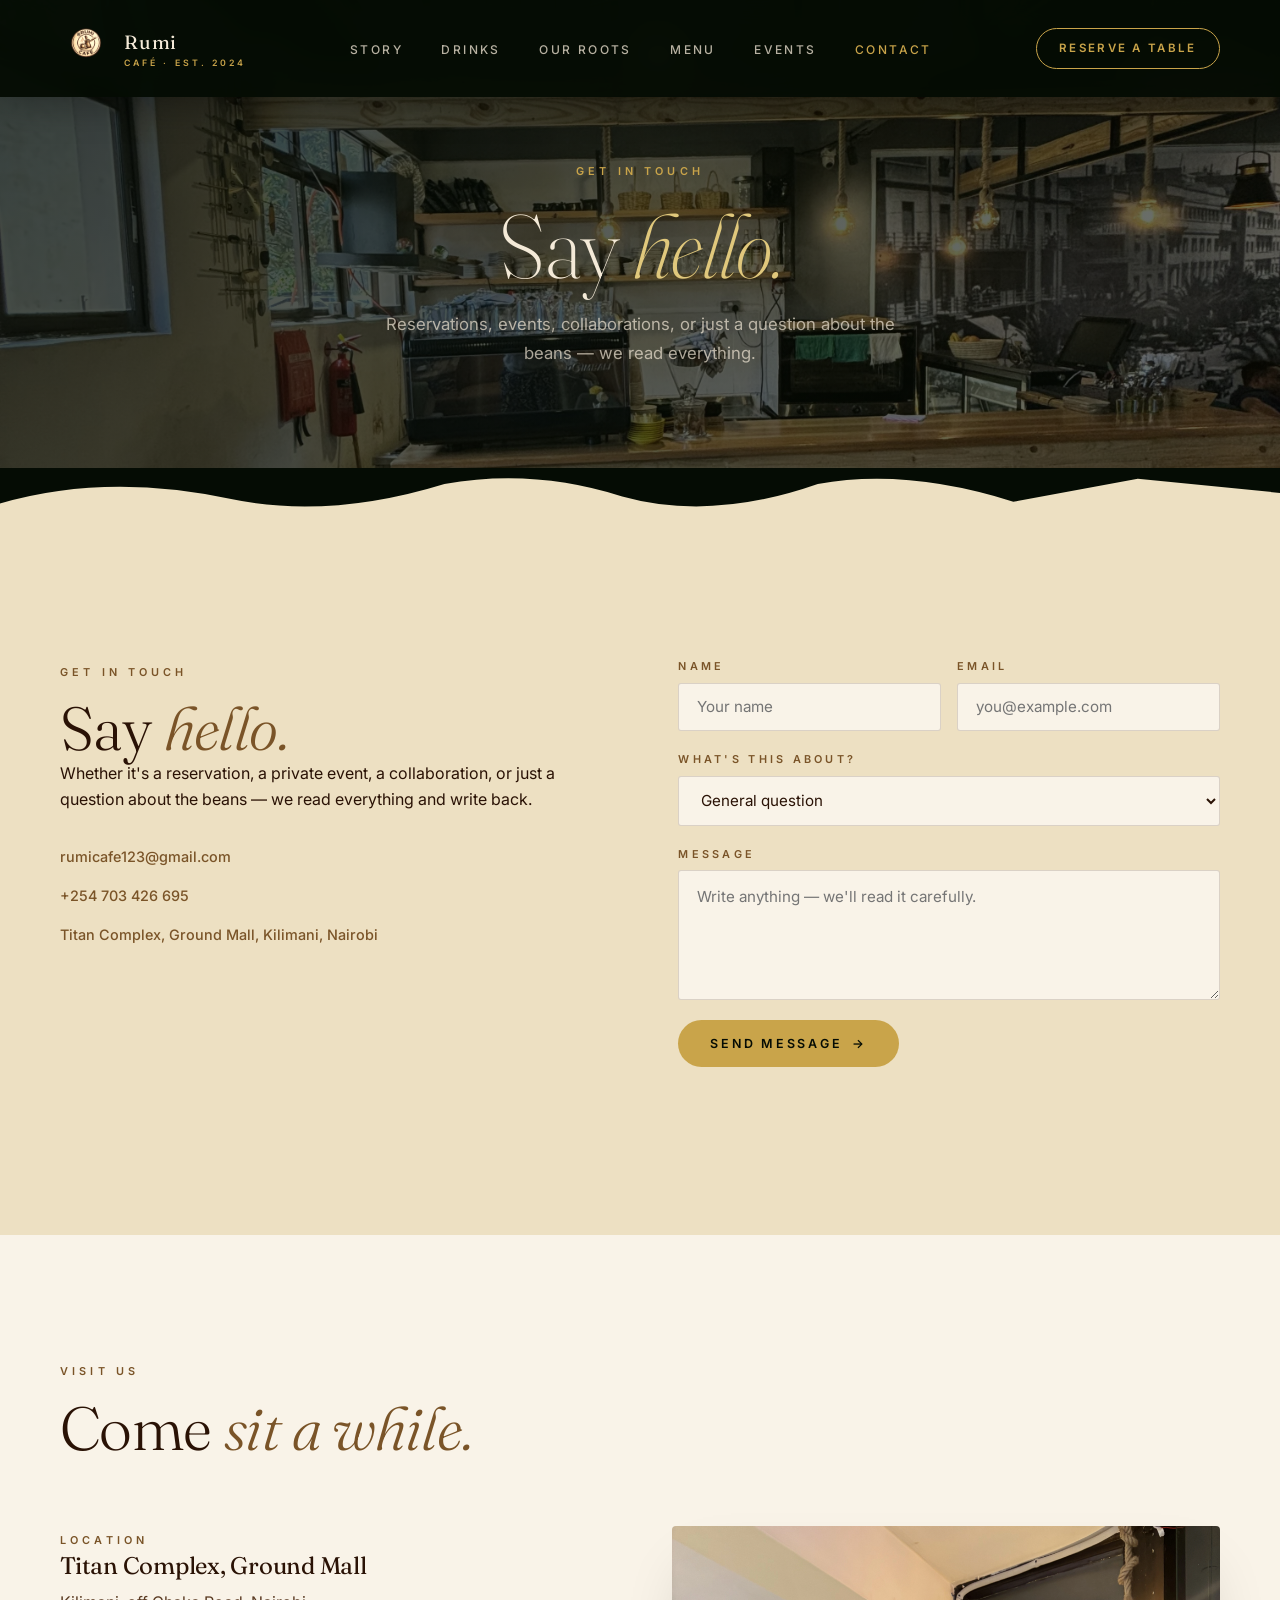
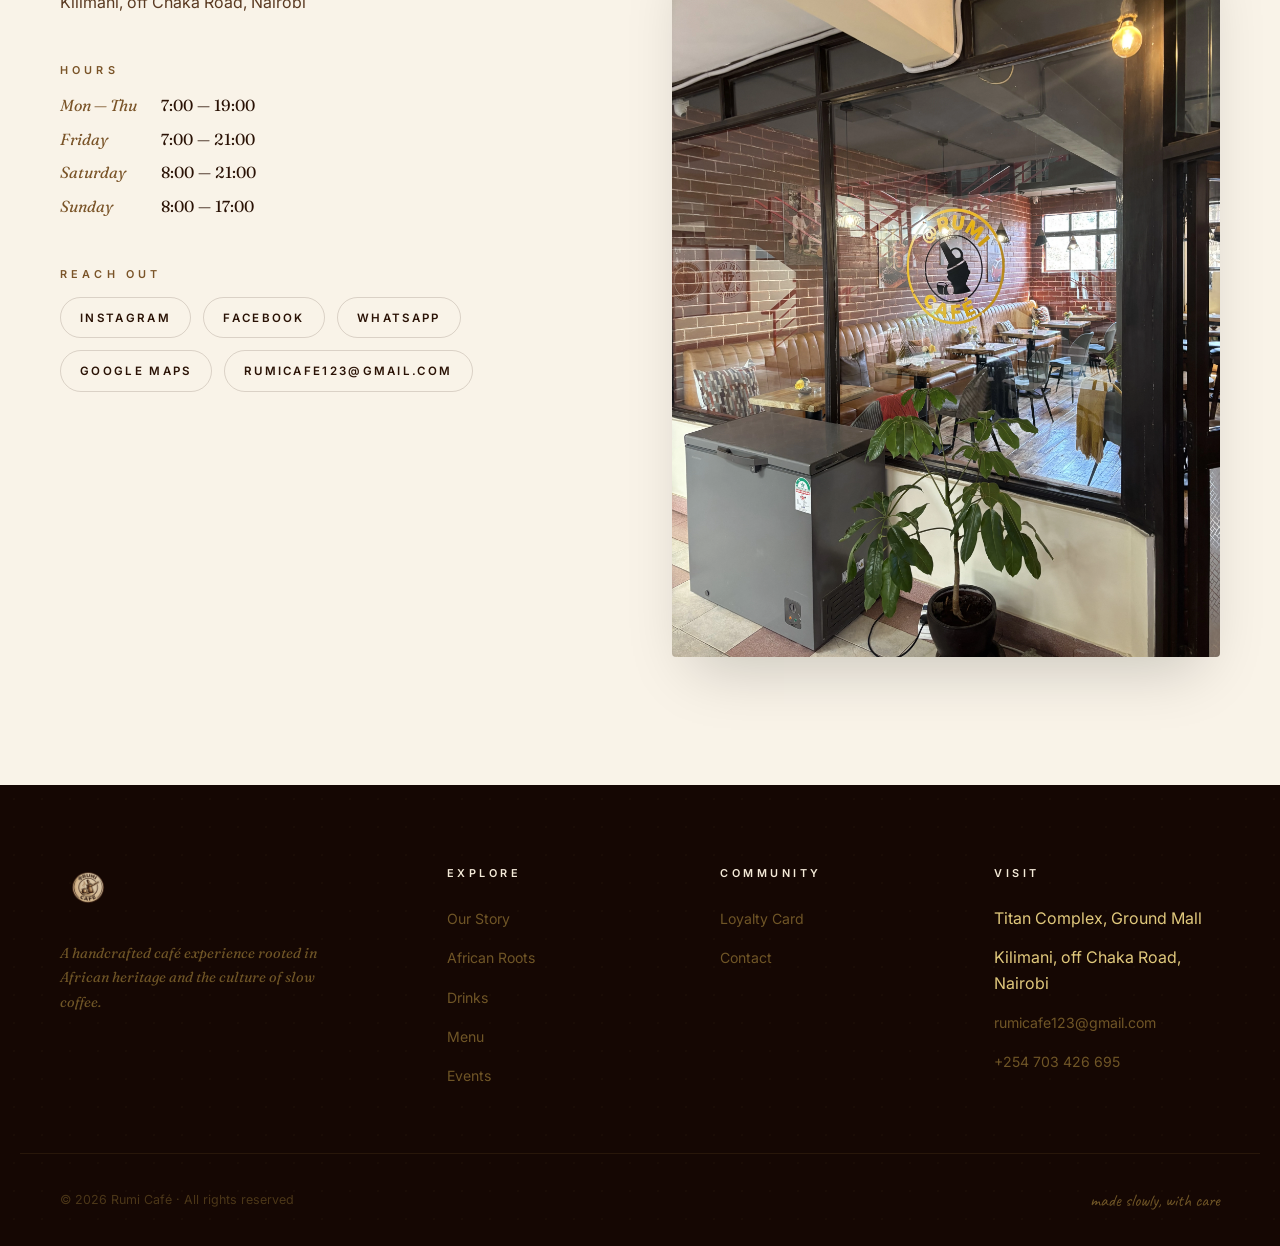
==== pages/contact.html @ 615776e6 "Add files via upload" ====
<!DOCTYPE html>
<html lang="en">
<head>
<meta charset="UTF-8" />
<meta name="viewport" content="width=device-width, initial-scale=1.0" />
<title>Contact & Visit — Rumi Café</title>
<meta name="description" content="Visit Rumi Café at Titan Complex, Ground Mall, Kilimani, Nairobi. Get in touch for reservations, events, and collaborations." />
<link rel="preconnect" href="https://fonts.googleapis.com">
<link rel="preconnect" href="https://fonts.gstatic.com" crossorigin>
<link href="https://fonts.googleapis.com/css2?family=Fraunces:ital,opsz,wght@0,9..144,200;0,9..144,300;0,9..144,400;1,9..144,200;1,9..144,300;1,9..144,400&family=Inter:wght@300;400;500;600&family=Caveat:wght@400;500;600&display=swap" rel="stylesheet">
<link rel="stylesheet" href="../assets/css/rumi.css">
</head>
<body>

<nav class="nav nav-inner-page" id="nav">
  <div class="wrap nav-inner">
    <a href="../index.html" class="nav-logo">
      <img src="../assets/logo/rumi_logo.png" alt="Rumi Café logo" style="height:52px;width:52px" />
      <span>Rumi<small>Café · Est. 2024</small></span>
    </a>
    <ul class="nav-links" id="navLinks">
      <li><a href="story.html">Story</a></li>
      <li><a href="drinks.html">Drinks</a></li>
      <li><a href="roots.html">Our Roots</a></li>
      <li><a href="menu.html">Menu</a></li>
      <li><a href="events.html">Events</a></li>
      <li><a href="contact.html" style="color:var(--gold)">Contact</a></li>
    </ul>
    <a href="contact.html#visit" class="nav-cta">Reserve a Table</a>
    <button class="nav-toggle" id="navToggle" aria-label="Toggle menu"><span></span><span></span><span></span></button>
  </div>
</nav>

<!-- PAGE HERO -->
<div class="page-hero" style="background-image:url('../assets/images/rumi_cafe_12.webp');background-position:center 40%">
  <div class="page-hero-inner">
    <span class="eyebrow">Get in Touch</span>
    <h1>Say <em>hello.</em></h1>
    <p>Reservations, events, collaborations, or just a question about the beans — we read everything.</p>
  </div>
</div>
<div class="page-hero-divider" style="background:var(--ink)">
  <svg viewBox="0 0 1440 70" preserveAspectRatio="none" xmlns="http://www.w3.org/2000/svg" style="display:block;width:100%">
    <path d="M0,70 L0,40 Q120,5 260,35 Q370,58 500,18 Q600,0 700,32 Q800,60 920,18 Q1020,0 1140,38 L1280,12 L1440,28 L1440,70 Z" fill="#ede0c2"/>
  </svg>
</div>

<!-- CONTACT SECTION -->
<section class="contact section-pad" id="contact">
  <div class="wrap contact-inner">
    <div class="reveal">
      <span class="eyebrow">Get in Touch</span>
      <h2 style="color:var(--espresso);margin-top:0.75rem">Say <em style="font-style:italic;color:var(--mocha)">hello.</em></h2>
      <p>Whether it's a reservation, a private event, a collaboration, or just a question about the beans — we read everything and write back.</p>
      <div class="contact-detail">
        <a href="mailto:rumicafe123@gmail.com">rumicafe123@gmail.com</a>
        <a href="tel:+254703426695">+254 703 426 695</a>
        <a href="#visit">Titan Complex, Ground Mall, Kilimani, Nairobi</a>
      </div>
    </div>
    <form class="contact-form reveal d2" id="contactForm" novalidate>
      <div class="cf-row">
        <div class="cf-field"><label for="cf-name">Name</label><input type="text" id="cf-name" name="name" placeholder="Your name" required /></div>
        <div class="cf-field"><label for="cf-email">Email</label><input type="email" id="cf-email" name="email" placeholder="you@example.com" required /></div>
      </div>
      <div class="cf-field">
        <label for="cf-type">What's this about?</label>
        <select id="cf-type" name="type">
          <option value="General">General question</option>
          <option value="Reservation">Reservation</option>
          <option value="Private Event">Private event</option>
          <option value="Wholesale">Wholesale / beans</option>
          <option value="Press">Press / collaboration</option>
          <option value="Other">Something else</option>
        </select>
      </div>
      <div class="cf-field">
        <label for="cf-message">Message</label>
        <textarea id="cf-message" name="message" placeholder="Write anything — we'll read it carefully." required></textarea>
      </div>
      <button type="submit" class="btn btn-gold" style="align-self:flex-start">Send message <span class="arrow">→</span></button>
      <p id="contactMsg"></p>
    </form>
  </div>
</section>

<!-- VISIT SECTION -->
<section class="visit section-pad" id="visit" style="background:var(--paper)">
  <div class="wrap">
    <div class="section-head reveal">
      <span class="eyebrow" style="color:var(--mocha)">Visit Us</span>
      <h2 style="color:var(--espresso)">Come <em style="font-style:italic;color:var(--mocha)">sit a while.</em></h2>
    </div>
    <div class="visit-grid">
      <div class="visit-info reveal">
        <div class="visit-block">
          <span class="eyebrow" style="color:var(--mocha)">Location</span>
          <h3>Titan Complex, Ground Mall</h3>
          <p>Kilimani, off Chaka Road, Nairobi</p>
        </div>
        <div class="visit-block">
          <span class="eyebrow" style="color:var(--mocha)">Hours</span>
          <dl class="visit-hours" style="margin-top:0.75rem">
            <dt>Mon — Thu</dt><dd>7:00 — 19:00</dd>
            <dt>Friday</dt><dd>7:00 — 21:00</dd>
            <dt>Saturday</dt><dd>8:00 — 21:00</dd>
            <dt>Sunday</dt><dd>8:00 — 17:00</dd>
          </dl>
        </div>
        <div class="visit-block">
          <span class="eyebrow" style="color:var(--mocha)">Reach Out</span>
          <div class="visit-socials" style="margin-top:0.75rem">
            <a href="https://instagram.com/rumicafe123" target="_blank" rel="noopener">Instagram</a>
            <a href="https://facebook.com/rumicafe" target="_blank" rel="noopener">Facebook</a>
            <a href="https://wa.me/254703426695" target="_blank" rel="noopener">WhatsApp</a>
            <a href="https://maps.google.com/?q=Titan+Complex+Kilimani+Nairobi" target="_blank" rel="noopener">Google Maps</a>
            <a href="mailto:rumicafe123@gmail.com">rumicafe123@gmail.com</a>
          </div>
        </div>
      </div>
      <div class="reveal d2" style="border-radius:4px;overflow:hidden;box-shadow:0 30px 60px -20px rgba(5,12,4,0.2)">
        <img src="../assets/images/rumi_cafe_02.webp" alt="Rumi Café exterior" style="width:100%;height:100%;min-height:400px;object-fit:cover;object-position:center" />
      </div>
    </div>
  </div>
</section>

<!-- FOOTER -->
<footer class="footer">
  <div class="wrap footer-grid">
    <div class="footer-brand">
      <img src="../assets/logo/rumi_logo.png" alt="Rumi Café" style="filter:none;opacity:0.85" />
      <p>A handcrafted café experience rooted in African heritage and the culture of slow coffee.</p>
    </div>
    <div><h4>Explore</h4><ul>
      <li><a href="story.html">Our Story</a></li>
      <li><a href="roots.html">African Roots</a></li>
      <li><a href="drinks.html">Drinks</a></li>
      <li><a href="menu.html">Menu</a></li>
      <li><a href="events.html">Events</a></li>
    </ul></div>
    <div><h4>Community</h4><ul>
      <li><a href="story.html#loyalty">Loyalty Card</a></li>
      <li><a href="contact.html">Contact</a></li>
    </ul></div>
    <div><h4>Visit</h4><ul>
      <li>Titan Complex, Ground Mall</li><li>Kilimani, off Chaka Road, Nairobi</li>
      <li><a href="mailto:rumicafe123@gmail.com">rumicafe123@gmail.com</a></li>
      <li><a href="tel:+254703426695">+254 703 426 695</a></li>
    </ul></div>
  </div>
  <div class="wrap footer-bottom"><span>© 2026 Rumi Café · All rights reserved</span><em>made slowly, with care</em></div>
</footer>

<script>
(function(){
  const toggle=document.getElementById('navToggle'),links=document.getElementById('navLinks');
  toggle.addEventListener('click',()=>{toggle.classList.toggle('open');links.classList.toggle('open')});
  links.querySelectorAll('a').forEach(a=>a.addEventListener('click',()=>{toggle.classList.remove('open');links.classList.remove('open')}));
})();
(function(){
  const els=document.querySelectorAll('.reveal');
  if(!('IntersectionObserver' in window)){els.forEach(el=>el.classList.add('in'));return}
  const io=new IntersectionObserver(entries=>{entries.forEach(e=>{if(e.isIntersecting){e.target.classList.add('in');io.unobserve(e.target)}})},{threshold:0.1});
  els.forEach(el=>io.observe(el));
})();
(function(){
  document.getElementById('contactForm').addEventListener('submit',function(e){
    e.preventDefault();
    const msg=document.getElementById('contactMsg'),btn=this.querySelector('button[type=submit]');
    const name=document.getElementById('cf-name').value.trim(),email=document.getElementById('cf-email').value.trim(),message=document.getElementById('cf-message').value.trim();
    if(!name||!email||!message){msg.textContent='Please fill in all required fields.';return}
    btn.disabled=true;btn.textContent='Sending…';
    msg.textContent='Message noted. We\'ll be in touch soon, '+name.split(' ')[0]+'.';
    this.reset();btn.disabled=false;btn.innerHTML='Send message <span class="arrow">→</span>';
  });
})();
</script>
</body>
</html>
---- assets/css/rumi.css ----
/* ============================================================
   DESIGN SYSTEM
   ============================================================ */
:root {
  /* Dark tones */
  --ink:        #050c04;
  --forest:     #0b1809;
  --forest-2:   #112010;
  --roast:      #150703;
  --espresso:   #2a1205;

  /* Gold + cream */
  --gold:       #c9a44a;
  --gold-lt:    #e0c87c;
  --gold-dk:    #8a6820;
  --olive:      #5a5220;
  --cream:      #f4ead8;
  --paper:      #f9f3e8;
  --sand:       #ede0c2;

  /* Neutral mid */
  --mocha:      #7a5428;
  --line:       rgba(201,164,74,0.22);
  --line-lt:    rgba(244,234,216,0.14);
  --line-dark:  rgba(5,12,4,0.12);

  --serif: 'Fraunces', Georgia, serif;
  --sans:  'Inter', system-ui, sans-serif;
  --hand:  'Caveat', cursive;

  --max: 1240px;
  --gutter: clamp(1.25rem, 4vw, 2.5rem);
}

*{box-sizing:border-box;margin:0;padding:0}
html{scroll-behavior:smooth;-webkit-font-smoothing:antialiased}
body{
  font-family: var(--sans);
  background: var(--paper);
  color: var(--espresso);
  line-height: 1.6;
  overflow-x: hidden;
}
img{max-width:100%;display:block}
a{color:inherit;text-decoration:none}
button{font-family:inherit;cursor:pointer;border:none;background:none}

/* ---- Typography ---- */
.eyebrow{
  font-family: var(--sans);
  font-size: 0.68rem;
  letter-spacing: 0.38em;
  text-transform: uppercase;
  font-weight: 600;
  color: var(--gold);
}
h1,h2,h3,h4{font-family:var(--serif);font-weight:300;letter-spacing:-0.01em}
h1{font-size:clamp(2.8rem, 7vw, 5.8rem);line-height:1.0}
h2{font-size:clamp(2.2rem, 5vw, 3.8rem);line-height:1.08}
h3{font-size:clamp(1.2rem, 2vw, 1.5rem);line-height:1.2;font-weight:400}
.hand{font-family:var(--hand);font-weight:500}

/* ---- Layout ---- */
.wrap{max-width:var(--max);margin:0 auto;padding:0 var(--gutter)}
section{position:relative}
.section-pad{padding:clamp(5rem, 10vw, 9rem) 0}
.section-head{margin-bottom:clamp(2.5rem, 5vw, 4.5rem)}
.section-head .eyebrow{margin-bottom:1rem;display:block}
.section-head h2{margin-bottom:1.25rem}
.section-head p{font-size:1.05rem;max-width:560px;line-height:1.75}

/* ---- Buttons ---- */
.btn{
  display:inline-flex;align-items:center;gap:0.6rem;
  padding:1rem 2rem;border-radius:999px;
  font-size:0.78rem;letter-spacing:0.22em;text-transform:uppercase;font-weight:600;
  transition:all 0.35s cubic-bezier(.2,.7,.2,1);
  font-family:var(--sans);
}
.btn-gold{background:var(--gold);color:var(--ink)}
.btn-gold:hover{background:var(--gold-lt);transform:translateY(-2px);box-shadow:0 12px 32px -10px rgba(201,164,74,0.45)}
.btn-outline-cream{border:1.5px solid rgba(244,234,216,0.5);color:var(--cream)}
.btn-outline-cream:hover{background:rgba(244,234,216,0.12);border-color:var(--cream)}
.btn-outline-dark{border:1.5px solid var(--espresso);color:var(--espresso)}
.btn-outline-dark:hover{background:var(--espresso);color:var(--cream)}
.btn .arrow{transition:transform 0.3s ease}
.btn:hover .arrow{transform:translateX(4px)}

/* ---- Scroll reveal ---- */
.reveal{opacity:0;transform:translateY(28px);transition:opacity 0.9s ease,transform 0.9s ease}
.reveal.in{opacity:1;transform:translateY(0)}
.reveal.d2{transition-delay:0.12s}
.reveal.d3{transition-delay:0.24s}
.reveal.d4{transition-delay:0.36s}

/* ============================================================
   THE SPACE — interior photo mosaic
   ============================================================ */
.space-section{background:var(--forest);padding:clamp(5rem,10vw,9rem) 0}
.space-section .section-head{text-align:center;margin:0 auto clamp(3rem,5vw,4rem);max-width:600px}
.space-section .section-head .eyebrow{color:var(--gold)}
.space-section .section-head h2{color:var(--cream);font-weight:200}
.space-section .section-head h2 em{font-style:italic;color:var(--gold-lt)}
.space-section .section-head p{color:rgba(244,234,216,0.65);margin:1rem auto 0}
.space-mosaic{
  display:grid;
  grid-template-columns:1.6fr 1fr 1fr;
  grid-template-rows:280px 280px;
  gap:0.75rem;
  border-radius:4px;
  overflow:hidden;
}
.space-tile{overflow:hidden;position:relative;background:var(--forest-2)}
.space-tile img{width:100%;height:100%;object-fit:cover;transition:transform 1.2s ease;filter:brightness(0.88) saturate(1.05)}
.space-tile:hover img{transform:scale(1.06);filter:brightness(0.95) saturate(1.1)}
.space-tile--tall{grid-row:span 2}
.space-tile--wide{grid-column:span 2}
.space-quote-tile{
  background:rgba(201,164,74,0.08);border:1px solid rgba(201,164,74,0.2);
  display:flex;flex-direction:column;align-items:center;justify-content:center;
  padding:2rem;text-align:center;
}
.space-quote-tile blockquote{
  font-family:var(--serif);font-style:italic;font-size:1.2rem;
  color:var(--cream);line-height:1.5;
}
.space-quote-tile cite{
  display:block;font-family:var(--sans);font-style:normal;
  font-size:0.65rem;letter-spacing:0.28em;text-transform:uppercase;
  color:var(--gold);margin-top:1.25rem;font-weight:600;
}
@media(max-width:1024px){
  .space-mosaic{grid-template-columns:1fr 1fr;grid-template-rows:240px 240px 240px}
  .space-tile--tall{grid-row:span 1}
}
@media(max-width:720px){
  .space-mosaic{grid-template-columns:1fr;grid-template-rows:repeat(4,220px)}
  .space-tile--wide{grid-column:span 1}
}

/* ============================================================
   MOUNTAIN WAVE DIVIDERS
   ============================================================ */
.wave{display:block;width:100%;line-height:0;pointer-events:none}
.wave svg{display:block;width:100%}

/* ============================================================
   NAV
   ============================================================ */
.nav{
  position:fixed;top:0;left:0;right:0;z-index:100;
  padding:1.4rem 0;
  transition:background 0.5s ease,padding 0.5s ease,box-shadow 0.5s ease;
}
.nav.scrolled{
  background:rgba(5,12,4,0.94);
  backdrop-filter:blur(14px);
  -webkit-backdrop-filter:blur(14px);
  padding:0.9rem 0;
  box-shadow:0 2px 40px rgba(0,0,0,0.4);
}
.nav-inner{display:flex;align-items:center;justify-content:space-between;gap:2rem}
.nav-logo{
  display:flex;align-items:center;gap:0.75rem;
  font-family:var(--serif);font-size:1.2rem;color:var(--cream);font-weight:400;letter-spacing:0.04em;
}
.nav-logo img{height:36px;width:36px;object-fit:contain;filter:brightness(1.1)}
.nav-logo span small{
  font-family:var(--sans);font-size:0.55rem;letter-spacing:0.35em;
  color:var(--gold);text-transform:uppercase;display:block;margin-top:-2px;font-weight:600;
}
.nav-links{display:flex;gap:2.4rem;list-style:none}
.nav-links a{
  font-size:0.75rem;letter-spacing:0.2em;text-transform:uppercase;
  color:rgba(244,234,216,0.75);position:relative;padding:0.25rem 0;font-weight:500;
  transition:color 0.3s;
}
.nav-links a:hover{color:var(--gold)}
.nav-links a::after{
  content:'';position:absolute;left:0;bottom:0;width:100%;height:1px;
  background:var(--gold);transform:scaleX(0);transform-origin:right;transition:transform 0.4s ease;
}
.nav-links a:hover::after{transform:scaleX(1);transform-origin:left}
.nav-cta{
  font-size:0.72rem;letter-spacing:0.2em;text-transform:uppercase;
  border:1.5px solid var(--gold);color:var(--gold);
  padding:0.65rem 1.4rem;border-radius:999px;transition:all 0.3s ease;font-weight:600;
}
.nav-cta:hover{background:var(--gold);color:var(--ink)}
.nav-toggle{display:none}

/* ============================================================
   HERO
   ============================================================ */
.hero{
  min-height:100vh;
  background:var(--ink);
  background-image:url('assets/images/rumi_cafe_04.webp');
  background-size:cover;
  background-position:center 35%;
  display:grid;
  grid-template-rows:1fr auto;
  position:relative;
  overflow:hidden;
}

/* atmospheric glow over background photo */
.hero::before{
  content:'';position:absolute;inset:0;
  background:
    linear-gradient(135deg, rgba(5,12,4,0.82) 0%, rgba(5,12,4,0.55) 50%, rgba(5,12,4,0.75) 100%);
  pointer-events:none;z-index:0;
}
/* subtle grid texture */
.hero::after{
  content:'';position:absolute;inset:0;
  background-image:
    linear-gradient(rgba(201,164,74,0.025) 1px, transparent 1px),
    linear-gradient(90deg, rgba(201,164,74,0.025) 1px, transparent 1px);
  background-size:60px 60px;
  pointer-events:none;z-index:0;
}

.hero-body{
  display:grid;
  grid-template-columns:1fr 1fr;
  align-items:center;
  min-height:calc(100vh - 80px);
  padding:8rem var(--gutter) 4rem;
  max-width:var(--max);
  margin:0 auto;
  width:100%;
  position:relative;z-index:2;
}

.hero-text{
  padding-right:3rem;
}
.hero-text .eyebrow{
  margin-bottom:2rem;
  display:inline-flex;align-items:center;gap:1rem;
}
.hero-text .eyebrow::before{content:'';width:36px;height:1px;background:var(--gold);display:inline-block}
.hero-text h1{
  color:var(--cream);
  font-weight:200;
  margin-bottom:2rem;
}
.hero-text h1 em{
  font-style:italic;color:var(--gold-lt);font-weight:300;
  display:block;
}
.hero-sub{
  font-size:1.05rem;color:rgba(244,234,216,0.68);
  max-width:440px;margin-bottom:3rem;line-height:1.75;
}
.hero-cta{display:flex;gap:1rem;flex-wrap:wrap}

/* Hero visual: African lady with beans decoration */
.hero-visual{
  position:relative;
  display:flex;align-items:flex-end;justify-content:center;
  height:100%;min-height:500px;
}
.hero-img-frame{
  position:relative;
  width:100%;max-width:480px;
  height:580px;
  border-radius:4px;
  overflow:hidden;
}
.hero-img-frame img{
  width:100%;height:100%;
  object-fit:contain;object-position:center bottom;
  filter:brightness(1.05) saturate(1.08);
  mix-blend-mode:multiply;
}
.hero-img-frame::after{
  content:'';position:absolute;inset:0;
  background:linear-gradient(180deg,transparent 60%,rgba(5,12,4,0.45));
}
/* Gold frame accent */
.hero-img-frame::before{
  content:'';position:absolute;
  inset:12px;border:1px solid rgba(201,164,74,0.3);
  z-index:1;pointer-events:none;border-radius:2px;
}

/* Floating coffee bean decorations */
.hero-bean{
  position:absolute;
  border-radius:50% 50% 50% 50% / 60% 60% 40% 40%;
  background:radial-gradient(ellipse at 35% 35%, #6b4226, #2a1205);
  box-shadow:0 4px 12px rgba(0,0,0,0.5);
}
.hero-bean:nth-child(1){width:28px;height:18px;top:15%;right:-30px;transform:rotate(25deg);opacity:0.85}
.hero-bean:nth-child(2){width:22px;height:14px;top:35%;left:-40px;transform:rotate(-15deg);opacity:0.7}
.hero-bean:nth-child(3){width:32px;height:20px;bottom:30%;right:-50px;transform:rotate(40deg);opacity:0.9}
.hero-bean:nth-child(4){width:18px;height:12px;bottom:20%;left:-20px;transform:rotate(-30deg);opacity:0.6}
.hero-bean:nth-child(5){width:24px;height:15px;top:60%;right:-45px;transform:rotate(10deg);opacity:0.75}
/* centre line on bean */
.hero-bean::after{
  content:'';position:absolute;left:50%;top:20%;bottom:20%;
  width:1.5px;background:rgba(42,18,5,0.6);transform:translateX(-50%);border-radius:1px;
}

/* Badge top right */
.hero-badge{
  position:absolute;top:2rem;right:2rem;z-index:3;
  width:90px;height:90px;
  border-radius:50%;border:1px solid rgba(201,164,74,0.4);
  background:rgba(5,12,4,0.7);backdrop-filter:blur(8px);
  display:flex;flex-direction:column;align-items:center;justify-content:center;gap:2px;
}
.hero-badge .b-pct{font-family:var(--serif);font-size:1.4rem;color:var(--gold);line-height:1}
.hero-badge .b-text{font-size:0.5rem;letter-spacing:0.2em;text-transform:uppercase;color:var(--gold-lt);text-align:center;font-weight:600;line-height:1.3}

/* Marquee bar */
.hero-marquee{
  border-top:1px solid rgba(201,164,74,0.2);
  padding:0.85rem 0;overflow:hidden;
  background:rgba(201,164,74,0.04);
  position:relative;z-index:2;
}
.hero-marquee-track{
  display:flex;gap:3rem;white-space:nowrap;
  animation:marquee 50s linear infinite;
  font-family:var(--serif);font-style:italic;
  color:rgba(201,164,74,0.7);font-size:0.9rem;letter-spacing:0.06em;
}
.hero-marquee-track span{display:inline-flex;align-items:center;gap:3rem}
.hero-marquee-track span::after{content:'✦';color:var(--gold);font-size:0.6rem;font-style:normal}
@keyframes marquee{from{transform:translateX(0)}to{transform:translateX(-50%)}}

/* ============================================================
   STORY — "OUR COFFEE" light section
   ============================================================ */
.story{background:var(--paper)}
.story-intro{
  display:grid;grid-template-columns:repeat(3,1fr);
  gap:2.5rem;margin-bottom:clamp(4rem,8vw,7rem);
  padding-top:1rem;
}
.story-pillar{
  display:flex;flex-direction:column;align-items:center;text-align:center;
  gap:1.25rem;padding:2.5rem 1.5rem;
  border:1px solid var(--line-dark);border-radius:3px;
}
.story-pillar-icon{
  width:56px;height:56px;
  display:flex;align-items:center;justify-content:center;
}
.story-pillar-icon svg{width:100%;height:100%}
.story-pillar h4{
  font-family:var(--sans);font-size:0.68rem;letter-spacing:0.3em;
  text-transform:uppercase;color:var(--espresso);font-weight:600;
}
.story-pillar p{font-size:0.9rem;color:#5a3f2c;line-height:1.65}

.story-grid{display:grid;grid-template-columns:0.95fr 1.05fr;gap:clamp(3rem,7vw,7rem);align-items:center}
.story-img{
  aspect-ratio:4/5;border-radius:3px;overflow:hidden;
  background:var(--sand);
  box-shadow:0 40px 80px -30px rgba(5,12,4,0.2);
  display:flex;align-items:center;justify-content:center;
}
.story-img img{width:100%;height:100%;object-fit:contain;mix-blend-mode:multiply;padding:1.5rem;filter:saturate(1.1) contrast(1.05)}
.story-text .eyebrow{color:var(--mocha);margin-bottom:1.5rem}
.story-text h2{color:var(--espresso);margin-bottom:2rem}
.story-text h2 em{font-style:italic;color:var(--mocha);font-weight:300}
.story-text p{margin-bottom:1.5rem;font-size:1.0625rem;line-height:1.8;color:#5a3a22}
.story-sig{
  font-family:var(--hand);font-size:1.9rem;color:var(--espresso);
  margin-top:2.5rem;display:block;
}
.story-sig small{
  display:block;font-family:var(--sans);font-size:0.68rem;letter-spacing:0.28em;
  text-transform:uppercase;color:var(--mocha);margin-top:0.3rem;font-weight:600;
}

/* ============================================================
   MOUNTAIN DIVIDERS
   ============================================================ */
.divider-dark{background:var(--paper);line-height:0}
.divider-light{background:var(--forest);line-height:0}

/* ============================================================
   ROOTS — dark Wallenford-style "products" section
   ============================================================ */
.roots{background:var(--forest);overflow:hidden}
/* subtle dot texture */
.roots::before{
  content:'';position:absolute;inset:0;
  background-image:radial-gradient(rgba(201,164,74,0.04) 1px, transparent 1px);
  background-size:32px 32px;pointer-events:none;
}
.roots-inner{
  display:grid;grid-template-columns:1fr 1fr;
  align-items:center;gap:clamp(3rem,6vw,6rem);
  position:relative;z-index:1;
}
.roots-text .eyebrow{color:var(--gold);margin-bottom:1.5rem}
.roots-text h2{color:var(--cream);font-weight:200;margin-bottom:2rem}
.roots-text h2 em{font-style:italic;color:var(--gold-lt);font-weight:300}
.roots-text p{color:rgba(244,234,216,0.72);font-size:1.0625rem;line-height:1.8;margin-bottom:1.5rem}
.roots-sig{
  font-family:var(--hand);font-size:1.6rem;color:var(--gold-lt);
  display:block;margin-top:2.5rem;
}
.roots-sig small{
  display:block;font-family:var(--sans);font-size:0.68rem;letter-spacing:0.28em;
  text-transform:uppercase;color:rgba(201,164,74,0.6);margin-top:0.3rem;font-weight:600;
}
.roots-btn{
  margin-top:2rem;
  display:inline-flex;align-items:center;gap:0.7rem;
  font-size:0.72rem;letter-spacing:0.25em;text-transform:uppercase;
  color:var(--gold);border:1px solid rgba(201,164,74,0.4);
  padding:0.85rem 1.8rem;border-radius:999px;font-weight:600;
  transition:all 0.3s ease;
}
.roots-btn:hover{background:var(--gold);color:var(--ink)}

/* Image side with floating beans */
.roots-img-wrap{position:relative;display:flex;align-items:center;justify-content:center}
.roots-img-frame{
  position:relative;width:100%;max-width:460px;height:560px;
  border-radius:3px;overflow:hidden;
  box-shadow:0 40px 80px -20px rgba(0,0,0,0.6);
}
.roots-img-frame img{
  width:100%;height:100%;object-fit:cover;object-position:center center;
  filter:brightness(0.85) saturate(1.1) contrast(1.05);
  opacity:0.95;
}
.roots-img-frame::after{
  content:'';position:absolute;inset:0;
  background:linear-gradient(180deg,transparent 40%,rgba(11,24,9,0.5));
}
/* Gold border accent */
.roots-img-frame::before{
  content:'';position:absolute;inset:10px;
  border:1px solid rgba(201,164,74,0.25);z-index:1;pointer-events:none;
}

/* Scattered floating beans around roots image */
.roots-bean{
  position:absolute;
  border-radius:50% 50% 50% 50% / 60% 60% 40% 40%;
  background:radial-gradient(ellipse at 35% 35%, #8a5a2a, #3a1a0a);
  box-shadow:0 6px 18px rgba(0,0,0,0.6);
}
.roots-bean::after{
  content:'';position:absolute;left:50%;top:18%;bottom:18%;
  width:1.5px;background:rgba(30,10,2,0.5);transform:translateX(-50%);border-radius:1px;
}
.roots-bean:nth-child(1){width:42px;height:26px;top:12%;right:-60px;transform:rotate(20deg)}
.roots-bean:nth-child(2){width:30px;height:18px;top:28%;right:-90px;transform:rotate(-35deg);opacity:0.7}
.roots-bean:nth-child(3){width:36px;height:22px;bottom:25%;right:-70px;transform:rotate(50deg);opacity:0.85}
.roots-bean:nth-child(4){width:26px;height:16px;top:50%;left:-50px;transform:rotate(-20deg);opacity:0.75}
.roots-bean:nth-child(5){width:48px;height:30px;bottom:12%;left:-65px;transform:rotate(15deg);opacity:0.9}
.roots-bean:nth-child(6){width:22px;height:14px;top:70%;right:-40px;transform:rotate(-45deg);opacity:0.65}

/* ============================================================
   DRINKS — light section
   ============================================================ */
.drinks{background:var(--paper)}
.drinks-head{
  display:flex;justify-content:space-between;align-items:flex-end;
  flex-wrap:wrap;gap:2rem;margin-bottom:clamp(2.5rem,5vw,4.5rem);
}
.drinks-head .section-head{margin-bottom:0}
.drinks-head .section-head .eyebrow{color:var(--mocha)}
.drinks-head .section-head h2{color:var(--espresso)}
.drinks-head .price-note{font-family:var(--hand);font-size:1.5rem;color:var(--mocha);transform:rotate(-2deg)}
.drinks-grid{
  display:grid;grid-template-columns:repeat(auto-fit, minmax(260px, 1fr));
  gap:1px;background:rgba(42,18,5,0.1);
  border:1px solid rgba(42,18,5,0.1);
}
.drink{
  background:var(--paper);padding:2.5rem 2rem;
  display:flex;flex-direction:column;gap:1rem;
  transition:background 0.4s ease;position:relative;min-height:280px;
}
.drink:hover{background:var(--sand)}
.drink-num{
  font-family:var(--serif);font-style:italic;
  color:var(--gold-dk);font-size:0.95rem;letter-spacing:0.06em;
}
.drink-name{font-family:var(--serif);font-size:1.65rem;color:var(--espresso);font-weight:400;line-height:1.1}
.drink-desc{font-size:0.92rem;color:#6b4f3a;line-height:1.6;margin-top:0.5rem}
.drink-foot{
  margin-top:auto;display:flex;justify-content:space-between;align-items:baseline;
  padding-top:1.5rem;border-top:1px solid rgba(42,18,5,0.08);
}
.drink-price{font-family:var(--serif);font-size:1.15rem;color:var(--espresso)}
.drink-tag{font-size:0.68rem;letter-spacing:0.2em;text-transform:uppercase;color:var(--mocha);font-weight:600}

/* ============================================================
   CTA BANNER — Wallenford-style gold strip
   ============================================================ */
.cta-banner{
  background:linear-gradient(135deg, #3a2e08, #5a4a15, #3a2e08);
  padding:clamp(4rem,8vw,7rem) 0;
  position:relative;overflow:hidden;
}
.cta-banner::before{
  content:'';position:absolute;inset:0;
  background-image:radial-gradient(circle at 20% 50%, rgba(201,164,74,0.12), transparent 50%),
    radial-gradient(circle at 80% 50%, rgba(201,164,74,0.1), transparent 50%);
  pointer-events:none;
}
/* decorative gold orb */
.cta-banner::after{
  content:'';position:absolute;
  width:400px;height:400px;border-radius:50%;
  background:radial-gradient(circle, rgba(201,164,74,0.08), transparent 70%);
  top:50%;left:50%;transform:translate(-50%,-50%);
  pointer-events:none;
}
.cta-banner-inner{
  text-align:center;position:relative;z-index:1;
}
.cta-banner .eyebrow{color:var(--gold-lt);margin-bottom:1.5rem;display:block}
.cta-banner h2{
  color:var(--cream);font-weight:200;font-style:italic;
  margin-bottom:1.5rem;
}
.cta-banner h2 em{color:var(--gold-lt);font-style:italic}
.cta-banner p{color:rgba(244,234,216,0.65);font-size:1rem;max-width:500px;margin:0 auto 2.5rem;line-height:1.7}
.cta-banner-btns{display:flex;gap:1rem;justify-content:center;flex-wrap:wrap}

/* ============================================================
   MENU PREVIEW
   ============================================================ */
.menu-section{background:var(--ink);padding:clamp(5rem,10vw,9rem) 0}
.menu-section .section-head{
  margin:0 auto clamp(3rem,5vw,4rem);
  text-align:center;max-width:600px;
}
.menu-section .section-head .eyebrow{color:var(--gold)}
.menu-section .section-head h2{color:var(--cream);font-weight:200}
.menu-section .section-head h2 em{font-style:italic;color:var(--gold-lt)}
.menu-image-wrap{
  max-width:880px;margin:0 auto;
  border-radius:8px;overflow:hidden;
  box-shadow:0 50px 100px -30px rgba(0,0,0,0.7),
    0 0 0 1px rgba(201,164,74,0.15);
}
.menu-full-img{display:block;width:100%;height:auto}
.menu-cta{text-align:center;margin-top:3rem}

/* ============================================================
   EVENTS — light
   ============================================================ */
.events{background:var(--paper)}
.events .section-head .eyebrow{color:var(--mocha)}
.events .section-head h2{color:var(--espresso)}
.events-grid{
  display:grid;grid-template-columns:repeat(auto-fit, minmax(280px, 1fr));
  gap:1.25rem;
}
.event{
  background:#fff;border:1px solid rgba(42,18,5,0.08);
  padding:2rem;border-radius:3px;
  display:flex;flex-direction:column;gap:0.85rem;
  transition:all 0.4s ease;position:relative;overflow:hidden;
}
.event::before{
  content:'';position:absolute;top:0;left:0;right:0;height:3px;
  background:linear-gradient(90deg, var(--gold), var(--gold-lt));
  transform:scaleX(0);transform-origin:left;transition:transform 0.4s ease;
}
.event:hover::before{transform:scaleX(1)}
.event:hover{transform:translateY(-4px);box-shadow:0 25px 50px -20px rgba(5,12,4,0.15)}
.event-date{
  display:flex;align-items:baseline;gap:0.6rem;
  font-family:var(--serif);color:var(--espresso);
}
.event-date .day{font-size:2.4rem;line-height:1;font-weight:300}
.event-date .month{
  font-size:0.7rem;letter-spacing:0.28em;text-transform:uppercase;
  color:var(--mocha);font-family:var(--sans);font-weight:600;
}
.event-name{font-family:var(--serif);font-size:1.35rem;color:var(--espresso);margin-top:0.5rem;line-height:1.2}
.event-desc{font-size:0.9rem;color:#6b4f3a;line-height:1.6}
.event-meta{
  margin-top:auto;padding-top:1rem;border-top:1px solid rgba(42,18,5,0.07);
  display:flex;justify-content:space-between;
  font-size:0.72rem;letter-spacing:0.15em;text-transform:uppercase;color:var(--mocha);font-weight:600;
}
.event-rsvp-btn{
  margin-top:0.75rem;font-size:0.7rem;letter-spacing:0.22em;text-transform:uppercase;
  color:var(--espresso);border:1px solid rgba(42,18,5,0.2);
  padding:0.55rem 1.1rem;border-radius:999px;
  transition:all 0.3s ease;font-weight:600;align-self:flex-start;
}
.event-rsvp-btn:hover{background:var(--gold);color:var(--ink);border-color:var(--gold)}

/* ============================================================
   GALLERY — dark
   ============================================================ */
.gallery{background:var(--ink);padding:clamp(5rem,10vw,9rem) 0}
.gallery .section-head{text-align:center;margin:0 auto clamp(3rem,5vw,4rem);max-width:600px}
.gallery .section-head .eyebrow{color:var(--gold)}
.gallery .section-head h2{color:var(--cream);font-weight:200}
.gallery .section-head h2 em{font-style:italic;color:var(--gold-lt)}
.gallery-grid{
  display:grid;grid-template-columns:repeat(4,1fr);gap:0.5rem;
}
.gallery-tile{
  aspect-ratio:1;overflow:hidden;border-radius:2px;
  background:linear-gradient(135deg, #2a1810, #0d1c0b);
  position:relative;cursor:pointer;
}
.gallery-tile img{width:100%;height:100%;object-fit:cover;transition:transform 1s ease,filter 0.5s ease;filter:brightness(0.82) saturate(0.95)}
.gallery-tile:hover img{transform:scale(1.07);filter:brightness(1) saturate(1.1)}
.gallery-tile:nth-child(3){grid-row:span 2;aspect-ratio:1/2}
.gallery-tile:nth-child(6){grid-column:span 2;aspect-ratio:2/1}
.gallery-foot{
  margin-top:2.5rem;text-align:center;
  font-family:var(--hand);font-size:1.4rem;color:var(--gold);
}
.gallery-foot a{border-bottom:1px solid rgba(201,164,74,0.4);padding-bottom:2px;transition:color 0.3s}
.gallery-foot a:hover{color:var(--gold-lt)}

/* ============================================================
   LOYALTY — dark forest
   ============================================================ */
.loyalty{background:var(--forest-2);position:relative;overflow:hidden}
.loyalty::before{
  content:'';position:absolute;inset:0;
  background-image:radial-gradient(rgba(201,164,74,0.035) 1px, transparent 1px);
  background-size:28px 28px;pointer-events:none;
}
.loyalty .eyebrow{color:var(--gold)}
.loyalty-grid{display:grid;grid-template-columns:1.1fr 0.9fr;gap:5rem;align-items:center;position:relative;z-index:1}
.loyalty-text h2{color:var(--cream);font-weight:200;margin-bottom:2rem}
.loyalty-text h2 em{font-style:italic;color:var(--gold-lt);font-weight:200}
.loyalty-text p{color:rgba(244,234,216,0.68);font-size:1.0625rem;line-height:1.8}
.loyalty-perks{list-style:none;margin-top:2.5rem;display:flex;flex-direction:column;gap:1rem}
.loyalty-perks li{
  display:flex;align-items:flex-start;gap:1rem;
  font-size:1rem;color:rgba(244,234,216,0.72);
  padding-bottom:1rem;border-bottom:1px solid rgba(201,164,74,0.12);
}
.loyalty-perks li:last-child{border-bottom:none}
.loyalty-perks li span:first-child{
  font-family:var(--serif);color:var(--gold);font-style:italic;min-width:30px;
}
.loyalty-btn{
  margin-top:2.5rem;background:var(--gold);color:var(--ink);
  display:inline-flex;align-items:center;gap:0.6rem;
  padding:1.05rem 2rem;border-radius:999px;
  font-size:0.78rem;letter-spacing:0.22em;text-transform:uppercase;font-weight:600;
  transition:all 0.35s cubic-bezier(.2,.7,.2,1);font-family:var(--sans);cursor:pointer;
  border:none;
}
.loyalty-btn:hover{background:var(--gold-lt);transform:translateY(-2px)}
.loyalty-btn .arrow{transition:transform 0.3s}
.loyalty-btn:hover .arrow{transform:translateX(4px)}

.loyalty-card{
  background:linear-gradient(135deg, #1e3a18, #0b1809);
  border-radius:12px;padding:2rem;color:var(--cream);
  box-shadow:0 40px 80px -20px rgba(0,0,0,0.6);
  border:1px solid rgba(201,164,74,0.2);
  position:relative;overflow:hidden;transform:rotate(-2deg);transition:transform 0.6s ease;
}
.loyalty-card:hover{transform:rotate(0deg)}
.loyalty-card::before{
  content:'';position:absolute;top:-40%;right:-20%;
  width:280px;height:280px;
  background:radial-gradient(circle, rgba(201,164,74,0.1), transparent 70%);border-radius:50%;
}
.loyalty-card-head{display:flex;justify-content:space-between;align-items:flex-start;margin-bottom:2.5rem}
.loyalty-card-head img{width:40px;height:40px;filter:invert(1) sepia(0.3) brightness(0.9) saturate(1.5);opacity:0.85}
.loyalty-card-head small{font-size:0.62rem;letter-spacing:0.25em;text-transform:uppercase;color:var(--gold);font-weight:600}
.loyalty-card-name{font-family:var(--serif);font-size:1.4rem;margin-bottom:0.25rem}
.loyalty-card-tier{font-family:var(--hand);font-size:1.3rem;color:var(--gold-lt)}
.loyalty-card-pts{margin-top:2rem;display:flex;justify-content:space-between;align-items:flex-end}
.loyalty-card-pts .num{font-family:var(--serif);font-size:2.5rem;line-height:1;font-weight:200}
.loyalty-card-pts small{font-size:0.62rem;letter-spacing:0.2em;text-transform:uppercase;color:var(--gold);font-weight:600}
.loyalty-card-bar{margin-top:1rem;height:3px;background:rgba(201,164,74,0.15);border-radius:99px;overflow:hidden}
.loyalty-card-bar span{display:block;height:100%;width:68%;background:var(--gold);border-radius:99px}
.loyalty-card-footer{margin-top:1rem;font-size:0.72rem;color:var(--gold);display:flex;justify-content:space-between}

/* ============================================================
   CONTACT — light
   ============================================================ */
.contact{background:var(--sand)}
.contact-inner{display:grid;grid-template-columns:1fr 1fr;gap:clamp(3rem,6vw,6rem);align-items:start}
.contact .eyebrow{color:var(--mocha)}
.contact-text h2{color:var(--espresso);margin-top:0.75rem;margin-bottom:1.5rem}
.contact-text h2 em{font-style:italic;color:var(--mocha);font-weight:300}
.contact-text p{font-size:1.0625rem;line-height:1.8;margin-bottom:2rem;color:#5a3a22}
.contact-detail{display:flex;flex-direction:column;gap:1rem;margin-top:2rem}
.contact-detail a{font-size:0.9rem;color:var(--mocha);transition:color 0.3s;font-weight:500}
.contact-detail a:hover{color:var(--espresso)}

.contact-form{display:flex;flex-direction:column;gap:1.25rem}
.cf-field{display:flex;flex-direction:column;gap:0.45rem}
.cf-field label{font-size:0.68rem;letter-spacing:0.3em;text-transform:uppercase;color:var(--mocha);font-weight:600}
.cf-field input,
.cf-field select,
.cf-field textarea{
  font-family:var(--sans);font-size:0.95rem;color:var(--espresso);
  background:var(--paper);border:1px solid rgba(42,18,5,0.15);
  padding:0.85rem 1.1rem;border-radius:3px;
  transition:border-color 0.3s,box-shadow 0.3s;outline:none;width:100%;
}
.cf-field input:focus,
.cf-field select:focus,
.cf-field textarea:focus{border-color:var(--gold);box-shadow:0 0 0 3px rgba(201,164,74,0.12)}
.cf-field textarea{resize:vertical;min-height:130px;line-height:1.6}
.cf-row{display:grid;grid-template-columns:1fr 1fr;gap:1rem}
#contactMsg{font-size:0.82rem;margin-top:0.25rem;color:var(--mocha);font-family:var(--serif);font-style:italic;min-height:1.2em}

/* ============================================================
   VISIT
   ============================================================ */
.visit{background:var(--paper)}
.visit .eyebrow{color:var(--mocha)}
.visit-grid{display:grid;grid-template-columns:1fr 1fr;gap:clamp(2rem,5vw,5rem)}
.visit-info{display:flex;flex-direction:column;gap:2.5rem}
.visit-block h3{font-family:var(--serif);font-size:1.5rem;color:var(--espresso);font-weight:400;margin-bottom:0.5rem}
.visit-block p{font-size:1rem;color:#5a3a22;line-height:1.7}
.visit-hours{display:grid;grid-template-columns:auto 1fr;gap:0.5rem 1.5rem;font-family:var(--serif);font-size:1rem;color:var(--espresso)}
.visit-hours dt{color:var(--mocha);font-style:italic}
.visit-socials{display:flex;gap:0.75rem;flex-wrap:wrap;margin-top:0.5rem}
.visit-socials a{
  padding:0.65rem 1.2rem;border:1.5px solid rgba(42,18,5,0.15);border-radius:999px;
  font-size:0.72rem;letter-spacing:0.2em;text-transform:uppercase;color:var(--espresso);font-weight:600;
  transition:all 0.3s ease;
}
.visit-socials a:hover{background:var(--gold);color:var(--ink);border-color:var(--gold)}
.visit-map{
  aspect-ratio:1;border-radius:4px;overflow:hidden;
  background:linear-gradient(135deg, #d4c4a0, #b09870);
  position:relative;box-shadow:0 30px 60px -20px rgba(5,12,4,0.2);
}
.visit-map-pin{
  position:absolute;top:50%;left:50%;transform:translate(-50%,-100%);
  display:flex;flex-direction:column;align-items:center;
}
.visit-map-pin .pin{
  width:42px;height:42px;background:var(--espresso);border-radius:50% 50% 50% 0;
  transform:rotate(-45deg);display:flex;align-items:center;justify-content:center;
  box-shadow:0 10px 20px -5px rgba(5,12,4,0.4);
  animation:pinFloat 3s ease-in-out infinite;
}
.visit-map-pin .pin::after{content:'';width:14px;height:14px;background:var(--gold);border-radius:50%;transform:rotate(45deg)}
.visit-map-label{
  margin-top:1rem;background:var(--paper);padding:0.6rem 1rem;border-radius:4px;
  font-family:var(--serif);font-size:0.9rem;color:var(--espresso);
  box-shadow:0 8px 20px -5px rgba(5,12,4,0.2);border:1px solid rgba(42,18,5,0.1);
}
@keyframes pinFloat{0%,100%{transform:rotate(-45deg) translateY(0)}50%{transform:rotate(-45deg) translateY(-8px)}}

/* ============================================================
   FOOTER
   ============================================================ */
.footer{background:var(--roast);color:var(--gold-lt);padding:5rem 0 2rem;position:relative}
.footer::before{
  content:'';position:absolute;inset:0;
  background-image:radial-gradient(rgba(201,164,74,0.03) 1px,transparent 1px);
  background-size:28px 28px;pointer-events:none;
}
.footer-grid{display:grid;grid-template-columns:1.5fr 1fr 1fr 1fr;gap:3rem;position:relative}
.footer h4{color:var(--cream);font-family:var(--sans);font-size:0.68rem;letter-spacing:0.32em;text-transform:uppercase;margin-bottom:1.5rem;font-weight:600}
.footer-brand img{width:56px;height:56px;filter:invert(1) sepia(0.3) brightness(0.9) saturate(1.5) opacity(0.85);margin-bottom:1.25rem}
.footer-brand p{color:rgba(201,164,74,0.5);font-size:0.9rem;line-height:1.7;max-width:280px;font-family:var(--serif);font-style:italic}
.footer ul{list-style:none;display:flex;flex-direction:column;gap:0.85rem}
.footer a{font-size:0.88rem;color:rgba(201,164,74,0.5);transition:color 0.3s;font-family:var(--sans)}
.footer a:hover{color:var(--gold-lt)}
.footer-bottom{
  margin-top:4rem;padding-top:2rem;border-top:1px solid rgba(201,164,74,0.1);
  display:flex;justify-content:space-between;align-items:center;flex-wrap:wrap;gap:1rem;
  font-size:0.78rem;color:rgba(201,164,74,0.3);position:relative;
}
.footer-bottom em{font-family:var(--hand);font-style:normal;font-size:1.1rem;color:rgba(201,164,74,0.5)}

/* ============================================================
   MODALS
   ============================================================ */
.modal-overlay{
  position:fixed;inset:0;z-index:500;
  display:flex;align-items:center;justify-content:center;
  background:rgba(5,12,4,0.7);backdrop-filter:blur(8px);
  -webkit-backdrop-filter:blur(8px);opacity:0;pointer-events:none;
  transition:opacity 0.35s ease;
}
.modal-overlay.open{opacity:1;pointer-events:all}
.modal-box{
  background:var(--paper);border-radius:6px;
  padding:clamp(2rem,5vw,3.5rem);max-width:480px;width:90%;
  position:relative;transform:translateY(20px);
  transition:transform 0.35s cubic-bezier(.2,.7,.2,1);
  box-shadow:0 40px 80px -20px rgba(5,12,4,0.5);
  max-height:90vh;overflow-y:auto;
}
.modal-overlay.open .modal-box{transform:translateY(0)}
.modal-close{
  position:absolute;top:1.25rem;right:1.25rem;
  width:32px;height:32px;display:flex;align-items:center;justify-content:center;
  color:var(--mocha);font-size:1.25rem;opacity:0.65;transition:opacity 0.2s;cursor:pointer;
}
.modal-close:hover{opacity:1}
.modal-eyebrow{font-size:0.68rem;letter-spacing:0.32em;text-transform:uppercase;color:var(--mocha);font-weight:600;margin-bottom:1rem}
.modal-title{font-family:var(--serif);font-size:1.75rem;color:var(--espresso);margin-bottom:0.75rem;font-weight:300}
.modal-sub{font-size:0.92rem;color:#6b4f3a;line-height:1.6;margin-bottom:2rem}
.modal-form{display:flex;flex-direction:column;gap:1rem}
.modal-form .cf-field input,
.modal-form .cf-field select{
  font-family:var(--sans);font-size:0.92rem;color:var(--espresso);
  background:var(--sand);border:1px solid rgba(42,18,5,0.12);
  padding:0.8rem 1rem;border-radius:3px;
  transition:border-color 0.3s,box-shadow 0.3s;outline:none;width:100%;
}
.modal-form .cf-field input:focus,
.modal-form .cf-field select:focus{border-color:var(--gold);box-shadow:0 0 0 3px rgba(201,164,74,0.12)}
.modal-submit{
  margin-top:0.5rem;width:100%;background:var(--gold);color:var(--ink);
  padding:1.05rem;border-radius:999px;
  font-size:0.78rem;letter-spacing:0.22em;text-transform:uppercase;font-weight:600;
  border:none;cursor:pointer;font-family:var(--sans);
  transition:background 0.3s,transform 0.3s;
}
.modal-submit:hover{background:var(--gold-lt);transform:translateY(-1px)}
.modal-note{font-size:0.78rem;color:var(--mocha);font-family:var(--serif);font-style:italic;margin-top:0.5rem;min-height:1.2em}

/* ============================================================
   RESPONSIVE
   ============================================================ */
@media(max-width:1024px){
  .hero-body{grid-template-columns:1fr;gap:3rem;text-align:center}
  .hero-text{padding-right:0}
  .hero-text .eyebrow{justify-content:center}
  .hero-sub{margin-left:auto;margin-right:auto}
  .hero-cta{justify-content:center}
  .hero-visual{min-height:380px}
  .hero-img-frame{max-width:380px;height:460px}
  .roots-inner{grid-template-columns:1fr;gap:4rem}
  .roots-img-wrap{order:-1}
  .roots-bean:nth-child(1),
  .roots-bean:nth-child(2),
  .roots-bean:nth-child(3){right:-30px}
  .roots-bean:nth-child(4),
  .roots-bean:nth-child(5),
  .roots-bean:nth-child(6){left:-20px}
  .story-grid,.loyalty-grid,.visit-grid,.contact-inner{grid-template-columns:1fr;gap:3rem}
  .story-intro{grid-template-columns:1fr 1fr}
  .gallery-grid{grid-template-columns:repeat(3,1fr)}
  .footer-grid{grid-template-columns:1fr 1fr;gap:2.5rem}
}

@media(max-width:720px){
  .nav-links{
    position:fixed;top:0;right:0;bottom:0;width:78%;max-width:340px;
    background:var(--forest);flex-direction:column;justify-content:center;align-items:flex-start;
    padding:3rem 2.5rem;gap:2rem;
    transform:translateX(100%);transition:transform 0.5s cubic-bezier(.2,.7,.2,1);
    box-shadow:-20px 0 60px rgba(0,0,0,0.5);z-index:200;
  }
  .nav-links.open{transform:translateX(0)}
  .nav-links a{font-size:1rem;color:var(--cream)}
  .nav-cta{display:none}
  .nav-toggle{
    display:flex;flex-direction:column;gap:5px;cursor:pointer;z-index:201;
    background:transparent;padding:0.5rem;
  }
  .nav-toggle span{width:24px;height:1.5px;background:var(--cream);transition:all 0.3s ease}
  .nav-toggle.open span:nth-child(1){transform:translateY(6.5px) rotate(45deg)}
  .nav-toggle.open span:nth-child(2){opacity:0}
  .nav-toggle.open span:nth-child(3){transform:translateY(-6.5px) rotate(-45deg)}
  .hero-marquee{display:none}
  .hero-cta{flex-direction:column;align-items:stretch}
  .hero-cta .btn{justify-content:center}
  .story-intro{grid-template-columns:1fr}
  .gallery-grid{grid-template-columns:repeat(2,1fr)}
  .gallery-tile:nth-child(3){grid-row:span 1;aspect-ratio:1}
  .gallery-tile:nth-child(6){grid-column:span 1;aspect-ratio:1}
  .footer-grid{grid-template-columns:1fr;gap:2.5rem}
  .drinks-head{flex-direction:column;align-items:flex-start}
  .cf-row{grid-template-columns:1fr}
  .cta-banner-btns{flex-direction:column;align-items:center}
}

@media(prefers-reduced-motion:reduce){
  *,*::before,*::after{animation-duration:0.01ms!important;transition-duration:0.01ms!important}
}

/* ============================================================
   INNER PAGE — nav always dark + page hero banner
   ============================================================ */
.nav-inner-page{
  background:rgba(5,12,4,0.96);
  backdrop-filter:blur(14px);
  -webkit-backdrop-filter:blur(14px);
  box-shadow:0 2px 40px rgba(0,0,0,0.4);
}
.page-hero{
  min-height:52vh;
  background:var(--ink);
  background-size:cover;
  background-position:center;
  display:flex;align-items:center;justify-content:center;
  text-align:center;position:relative;
  padding:9rem var(--gutter) 5rem;
}
.page-hero::before{
  content:'';position:absolute;inset:0;
  background:linear-gradient(135deg,rgba(5,12,4,0.78),rgba(5,12,4,0.55));
  pointer-events:none;
}
.page-hero-inner{position:relative;z-index:1;max-width:700px;margin:0 auto}
.page-hero .eyebrow{color:var(--gold);display:block;margin-bottom:1.25rem}
.page-hero h1{color:var(--cream);font-weight:200;margin-bottom:1.25rem}
.page-hero h1 em{font-style:italic;color:var(--gold-lt)}
.page-hero p{color:rgba(244,234,216,0.68);font-size:1.05rem;max-width:520px;margin:0 auto;line-height:1.75}
.page-hero-divider{line-height:0}
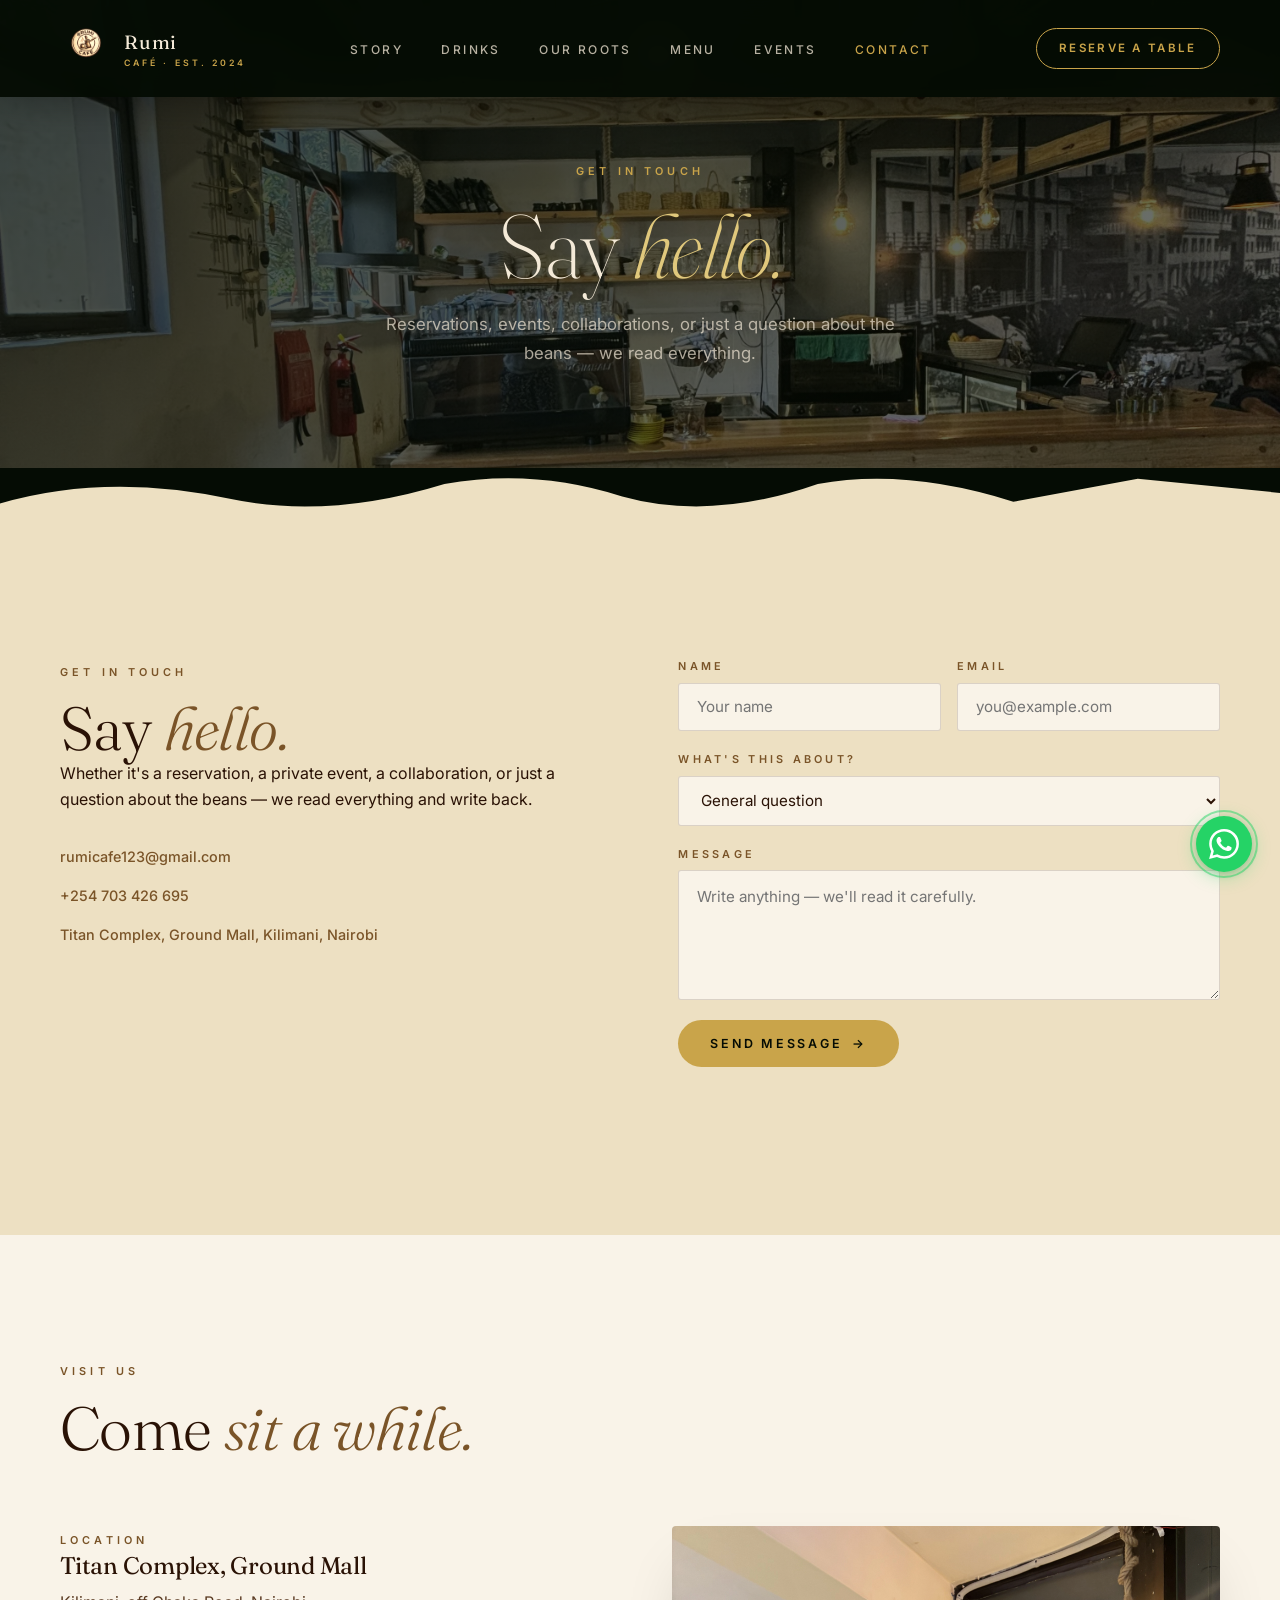
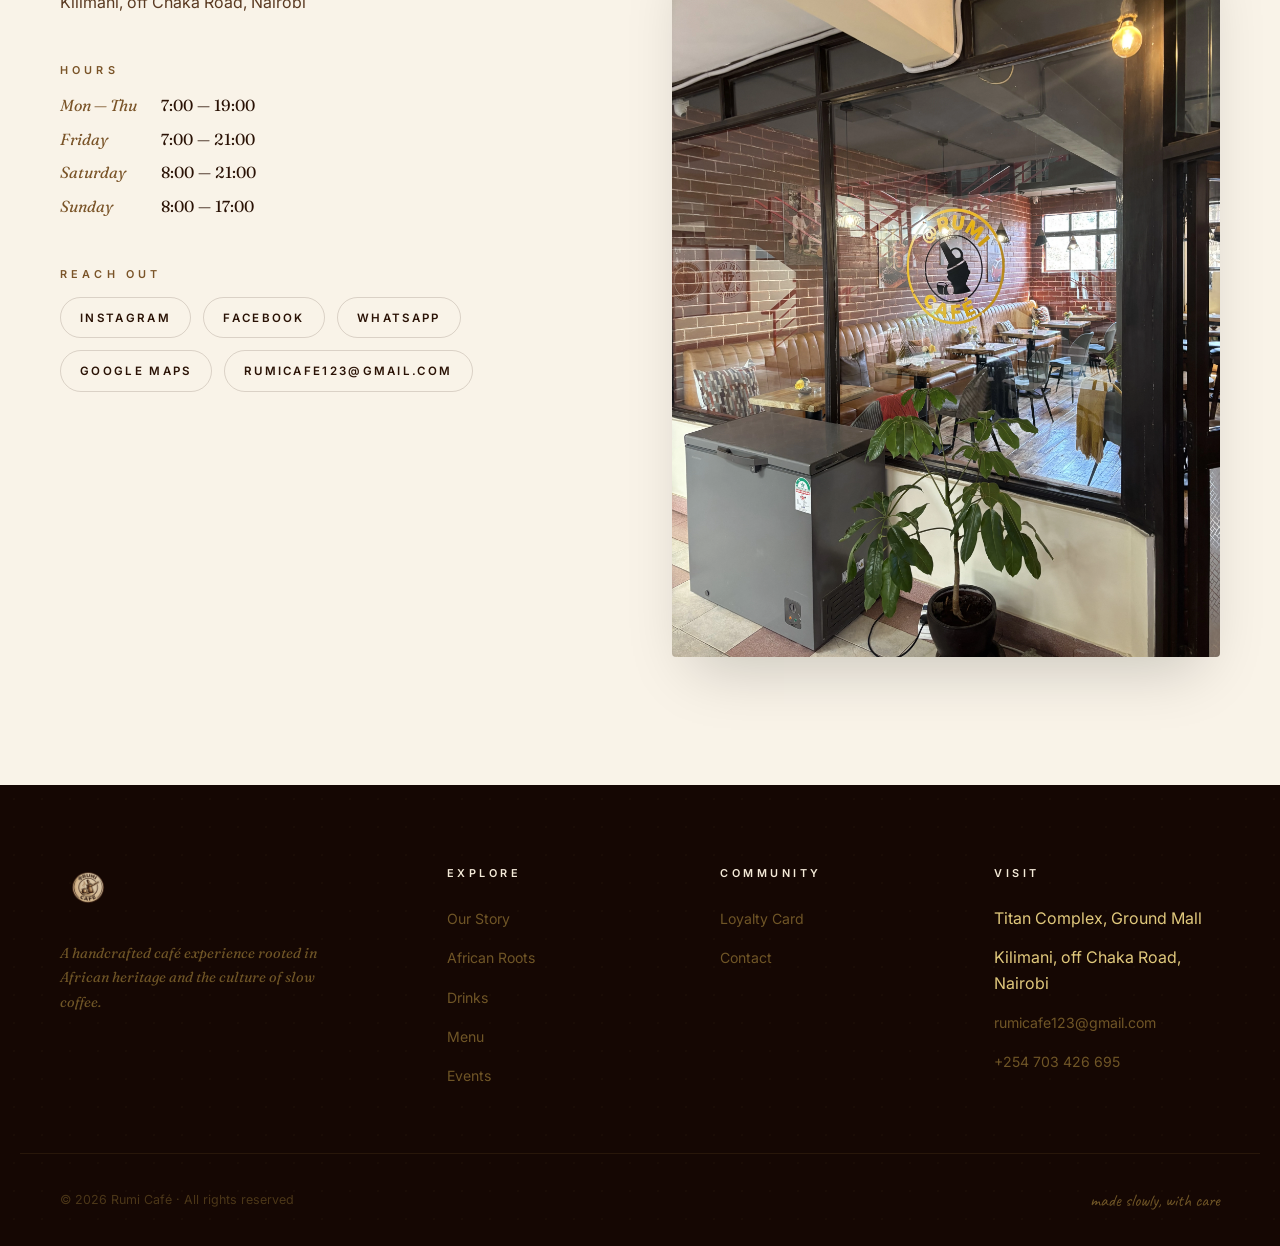
==== commit 433d3684: "Add files via upload" ====
--- a/pages/contact.html
+++ b/pages/contact.html
@@ -176,5 +176,14 @@
   });
 })();
 </script>
+
+<!-- FLOATING WHATSAPP BUTTON -->
+<a href="https://wa.me/254703426695" class="wa-float" target="_blank" rel="noopener" aria-label="Chat with us on WhatsApp">
+  <span class="wa-float__tip">Chat with us on WhatsApp</span>
+  <span class="wa-float__pulse" aria-hidden="true"></span>
+  <svg class="wa-float__icon" viewBox="0 0 24 24" xmlns="http://www.w3.org/2000/svg" aria-hidden="true">
+    <path d="M17.472 14.382c-.297-.149-1.758-.867-2.03-.967-.273-.099-.471-.148-.67.15-.197.297-.767.966-.94 1.164-.173.199-.347.223-.644.075-.297-.15-1.255-.463-2.39-1.475-.883-.788-1.48-1.761-1.653-2.059-.173-.297-.018-.458.13-.606.134-.133.298-.347.446-.52.149-.174.198-.298.298-.497.099-.198.05-.371-.025-.52-.075-.149-.669-1.612-.916-2.207-.242-.579-.487-.5-.669-.51-.173-.008-.371-.01-.57-.01-.198 0-.52.074-.792.372-.272.297-1.04 1.016-1.04 2.479 0 1.462 1.065 2.875 1.213 3.074.149.198 2.096 3.2 5.077 4.487.709.306 1.262.489 1.694.625.712.227 1.36.195 1.871.118.571-.085 1.758-.719 2.006-1.413.248-.694.248-1.289.173-1.413-.074-.124-.272-.198-.57-.347m-5.421 7.403h-.004a9.87 9.87 0 01-5.031-1.378l-.361-.214-3.741.982.998-3.648-.235-.374a9.86 9.86 0 01-1.51-5.26c.001-5.45 4.436-9.884 9.888-9.884 2.64 0 5.122 1.03 6.988 2.898a9.825 9.825 0 012.893 6.994c-.003 5.45-4.437 9.884-9.885 9.884m8.413-18.297A11.815 11.815 0 0012.05 0C5.495 0 .16 5.335.157 11.892c0 2.096.547 4.142 1.588 5.945L.057 24l6.305-1.654a11.882 11.882 0 005.683 1.448h.005c6.554 0 11.89-5.335 11.893-11.893a11.821 11.821 0 00-3.48-8.413z"/>
+  </svg>
+</a>
 </body>
 </html>
--- a/assets/css/rumi.css
+++ b/assets/css/rumi.css
@@ -574,17 +574,52 @@
 }
 .event:hover::before{transform:scaleX(1)}
 .event:hover{transform:translateY(-4px);box-shadow:0 25px 50px -20px rgba(5,12,4,0.15)}
+.event-badge{
+  position:absolute;top:1.5rem;left:1.5rem;
+  background:var(--gold);color:var(--ink);
+  font-size:0.6rem;letter-spacing:0.22em;text-transform:uppercase;font-weight:700;
+  padding:0.4rem 0.8rem;border-radius:999px;z-index:1;
+}
+.event-badge-upcoming{
+  position:absolute;top:1.5rem;right:1.5rem;
+  background:var(--espresso);color:var(--cream);
+  font-size:0.6rem;letter-spacing:0.22em;text-transform:uppercase;font-weight:600;
+  padding:0.35rem 0.7rem;border-radius:3px;z-index:1;
+}
 .event-date{
   display:flex;align-items:baseline;gap:0.6rem;
   font-family:var(--serif);color:var(--espresso);
+  margin-top:1.5rem;
 }
 .event-date .day{font-size:2.4rem;line-height:1;font-weight:300}
 .event-date .month{
   font-size:0.7rem;letter-spacing:0.28em;text-transform:uppercase;
   color:var(--mocha);font-family:var(--sans);font-weight:600;
 }
-.event-name{font-family:var(--serif);font-size:1.35rem;color:var(--espresso);margin-top:0.5rem;line-height:1.2}
-.event-desc{font-size:0.9rem;color:#6b4f3a;line-height:1.6}
+.event-name{font-family:var(--serif);font-size:1.35rem;color:var(--espresso);margin:0.5rem 0;line-height:1.2}
+.event-host{
+  font-size:0.85rem;color:var(--mocha);font-weight:500;font-style:italic;margin:0.25rem 0;
+}
+.event-recurring{
+  display:inline-block;font-size:0.65rem;letter-spacing:0.2em;text-transform:uppercase;
+  color:var(--gold);font-weight:600;padding:0.3rem 0.6rem;
+  background:rgba(201,164,74,0.08);border-radius:999px;margin:0.5rem 0;
+}
+.event-desc{font-size:0.9rem;color:#6b4f3a;line-height:1.6;margin:1rem 0}
+.event-capacity{margin:1rem 0;font-size:0.85rem}
+.capacity-label{
+  color:var(--mocha);font-weight:500;margin-bottom:0.4rem;display:block;
+}
+.capacity-bar{
+  height:3px;background:rgba(42,18,5,0.12);border-radius:999px;overflow:hidden;
+}
+.capacity-fill{
+  display:block;height:100%;background:var(--gold);border-radius:999px;transition:width 0.4s ease;
+}
+.event-loyalty{
+  font-size:0.78rem;color:var(--mocha);font-style:italic;margin:0.75rem 0;
+  padding-top:0.75rem;border-top:1px solid rgba(42,18,5,0.07);
+}
 .event-meta{
   margin-top:auto;padding-top:1rem;border-top:1px solid rgba(42,18,5,0.07);
   display:flex;justify-content:space-between;
@@ -597,6 +632,11 @@
   transition:all 0.3s ease;font-weight:600;align-self:flex-start;
 }
 .event-rsvp-btn:hover{background:var(--gold);color:var(--ink);border-color:var(--gold)}
+.event-upcoming{border-top:3px solid rgba(42,18,5,0.12);background:rgba(201,164,74,0.02)}
+.quote-card{
+  background:#fff;border:1px solid rgba(42,18,5,0.08);
+  border-left:3px solid var(--gold);padding:2rem;border-radius:3px;
+}
 
 /* ============================================================
    GALLERY — dark
@@ -914,9 +954,123 @@
   background:linear-gradient(135deg,rgba(5,12,4,0.78),rgba(5,12,4,0.55));
   pointer-events:none;
 }
+.events-hero::before{background:rgba(0,0,0,0.45) !important}
 .page-hero-inner{position:relative;z-index:1;max-width:700px;margin:0 auto}
+.events-hero-inner{position:relative;z-index:1;max-width:700px;margin:0 auto;text-align:center}
 .page-hero .eyebrow{color:var(--gold);display:block;margin-bottom:1.25rem}
 .page-hero h1{color:var(--cream);font-weight:200;margin-bottom:1.25rem}
 .page-hero h1 em{font-style:italic;color:var(--gold-lt)}
 .page-hero p{color:rgba(244,234,216,0.68);font-size:1.05rem;max-width:520px;margin:0 auto;line-height:1.75}
 .page-hero-divider{line-height:0}
+
+/* ============================================================
+   LOYALTY — TIER TABLE + STAMPS
+   ============================================================ */
+.loyalty-tiers{
+  width:100%;border-collapse:collapse;margin-top:2rem;
+}
+.loyalty-tiers th{
+  font-family:var(--sans);font-size:0.63rem;letter-spacing:0.32em;text-transform:uppercase;
+  color:var(--gold);font-weight:600;padding:0.6rem 0.9rem;
+  border-bottom:1px solid rgba(201,164,74,0.3);text-align:left;
+}
+.loyalty-tiers td{
+  padding:0.8rem 0.9rem;font-size:0.87rem;
+  color:rgba(244,234,216,0.7);
+  border-bottom:1px solid rgba(201,164,74,0.08);
+  vertical-align:top;line-height:1.55;
+}
+.loyalty-tiers tr:last-child td{border-bottom:none}
+.loyalty-tiers .tier-name{
+  font-family:var(--serif);font-style:italic;font-size:0.97rem;
+  color:var(--cream);font-weight:400;white-space:nowrap;
+}
+.loyalty-tiers .tier-gold .tier-name{color:var(--gold-lt)}
+.loyalty-tiers .tier-gold td{color:rgba(224,200,124,0.82)}
+
+/* stamp grid on card */
+.stamp-grid{
+  display:flex;flex-wrap:wrap;gap:5px;
+  margin-top:1.5rem;margin-bottom:0.5rem;
+}
+.stamp{font-size:1.3rem;line-height:1;transition:transform 0.2s ease}
+.stamp--empty{opacity:0.2;filter:grayscale(1)}
+.stamp--free{
+  opacity:0.2;filter:grayscale(1);
+  position:relative;
+}
+.stamp-label{
+  font-family:var(--sans);font-size:0.6rem;letter-spacing:0.2em;
+  text-transform:uppercase;color:rgba(201,164,74,0.55);
+  margin-top:0.5rem;
+}
+
+/* loyalty success message inside modal */
+.loyalty-success{
+  display:none;text-align:center;padding:0.5rem 0 1rem;
+}
+.loyalty-success__msg{
+  font-family:var(--serif);font-size:1.05rem;color:var(--espresso);
+  line-height:1.7;margin-bottom:1.75rem;
+}
+.loyalty-success__wa{
+  display:inline-flex;align-items:center;gap:0.65rem;
+  background:#25D366;color:#fff;
+  padding:0.85rem 1.6rem;border-radius:999px;
+  font-family:var(--sans);font-size:0.75rem;
+  letter-spacing:0.14em;text-transform:uppercase;font-weight:600;
+  text-decoration:none;
+  transition:background 0.3s ease, transform 0.3s ease;
+}
+.loyalty-success__wa:hover{background:#1aad51;transform:translateY(-2px)}
+.loyalty-success__wa svg{width:18px;height:18px;fill:#fff;flex-shrink:0}
+
+/* ============================================================
+   FLOATING WHATSAPP BUTTON
+   ============================================================ */
+.wa-float{
+  position:fixed;bottom:28px;right:28px;z-index:9999;
+  width:56px;height:56px;border-radius:50%;
+  background:#25D366;
+  display:flex;align-items:center;justify-content:center;
+  box-shadow:0 4px 18px rgba(37,211,102,0.38),0 2px 8px rgba(0,0,0,0.18);
+  transition:transform 0.3s ease,box-shadow 0.3s ease;
+  text-decoration:none;overflow:visible;
+}
+.wa-float:hover{
+  transform:scale(1.08);
+  box-shadow:0 6px 28px rgba(37,211,102,0.52),0 3px 10px rgba(0,0,0,0.2);
+}
+.wa-float__icon{width:30px;height:30px;fill:#fff;display:block;flex-shrink:0}
+.wa-float__pulse{
+  position:absolute;inset:-6px;border-radius:50%;
+  border:2px solid rgba(37,211,102,0.5);
+  animation:wa-pulse 3s ease-out infinite;
+  pointer-events:none;
+}
+@keyframes wa-pulse{
+  0%{transform:scale(1);opacity:0.75}
+  65%{transform:scale(1.3);opacity:0}
+  100%{transform:scale(1.3);opacity:0}
+}
+.wa-float__tip{
+  position:absolute;right:calc(100% + 11px);top:50%;
+  transform:translateY(-50%);
+  background:rgba(5,12,4,0.88);color:#f4ead8;
+  font-family:var(--sans);font-size:0.72rem;letter-spacing:0.04em;
+  white-space:nowrap;padding:0.45rem 0.9rem;border-radius:4px;
+  opacity:0;pointer-events:none;
+  transition:opacity 0.22s ease;
+}
+.wa-float__tip::after{
+  content:'';position:absolute;left:100%;top:50%;
+  transform:translateY(-50%);
+  border:5px solid transparent;
+  border-left-color:rgba(5,12,4,0.88);
+}
+.wa-float:hover .wa-float__tip{opacity:1}
+@media(max-width:720px){
+  .wa-float{width:48px;height:48px;bottom:20px;right:16px}
+  .wa-float__icon{width:26px;height:26px}
+  .wa-float__tip{display:none}
+}
